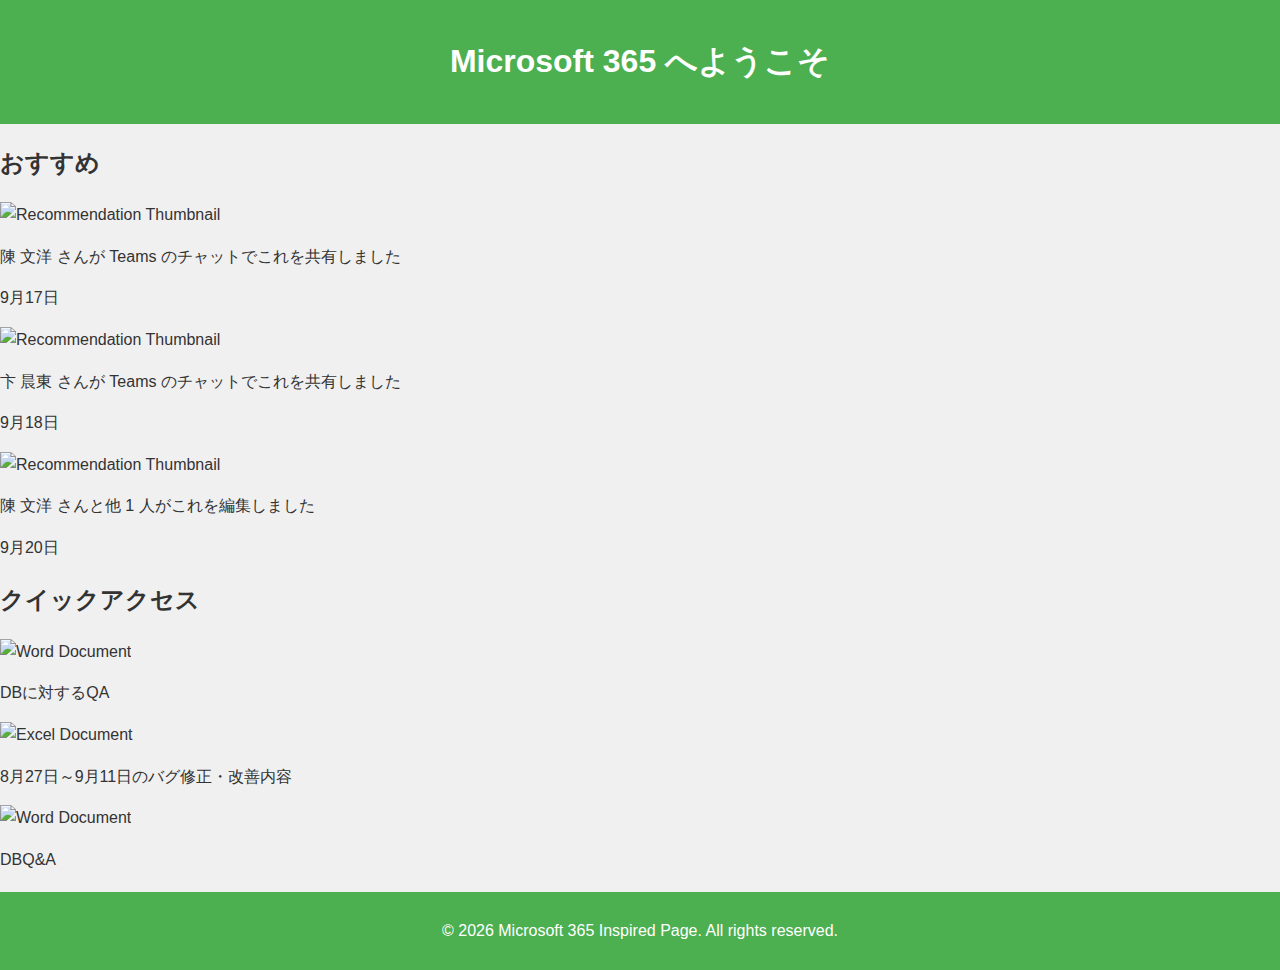
==== page1.html @ da2eb014 "Create page1.html" ====
<!DOCTYPE html>
<html lang="jp">
<head>
    <meta charset="UTF-8">
    <meta name="viewport" content="width=device-width, initial-scale=1.0">
    <title>Microsoft 365 Inspired Page</title>
    <link rel="stylesheet" href="styles.css">
</head>
<body>
    <header>
        <h1>Microsoft 365 へようこそ</h1>
    </header>

    <div class="main-container">
        <section class="recommended">
            <h2>おすすめ</h2>
            <div class="recommendations">
                <div class="recommendation">
                    <img src="example_thumbnail.png" alt="Recommendation Thumbnail">
                    <p>陳 文洋 さんが Teams のチャットでこれを共有しました</p>
                    <p>9月17日</p>
                </div>
                <div class="recommendation">
                    <img src="example_thumbnail.png" alt="Recommendation Thumbnail">
                    <p>卞 晨東 さんが Teams のチャットでこれを共有しました</p>
                    <p>9月18日</p>
                </div>
                <div class="recommendation">
                    <img src="example_thumbnail.png" alt="Recommendation Thumbnail">
                    <p>陳 文洋 さんと他 1 人がこれを編集しました</p>
                    <p>9月20日</p>
                </div>
            </div>
        </section>

        <section class="quick-access">
            <h2>クイックアクセス</h2>
            <div class="quick-links">
                <div class="quick-link">
                    <img src="word_icon.png" alt="Word Document">
                    <p>DBに対するQA</p>
                </div>
                <div class="quick-link">
                    <img src="excel_icon.png" alt="Excel Document">
                    <p>8月27日～9月11日のバグ修正・改善内容</p>
                </div>
                <div class="quick-link">
                    <img src="word_icon.png" alt="Word Document">
                    <p>DBQ&A</p>
                </div>
            </div>
        </section>
    </div>

    <footer>
        <p>&copy; <script>document.write(new Date().getFullYear());</script> Microsoft 365 Inspired Page. All rights reserved.</p>
    </footer>
</body>
</html>
---- styles.css ----
body {
    font-family: Arial, sans-serif;
    background-color: #f0f0f0;
    color: #333;
    line-height: 1.6;
    margin: 0;
    padding: 0;
}

header {
    background-color: #4CAF50;
    color: white;
    padding: 15px;
    text-align: center;
}

nav {
    text-align: center;
    margin-top: 10px;
}

nav a {
    margin: 0 15px;
    text-decoration: none;
    color: #4CAF50;
}

nav a:hover {
    color: #2e7031;
}

.container {
    padding: 20px;
    max-width: 800px;
    margin: auto;
    background: white;
    border-radius: 10px;
    box-shadow: 0 0 10px rgba(0, 0, 0, 0.1);
}

footer {
    text-align: center;
    padding: 10px;
    margin-top: 20px;
    background-color: #4CAF50;
    color: white;
}
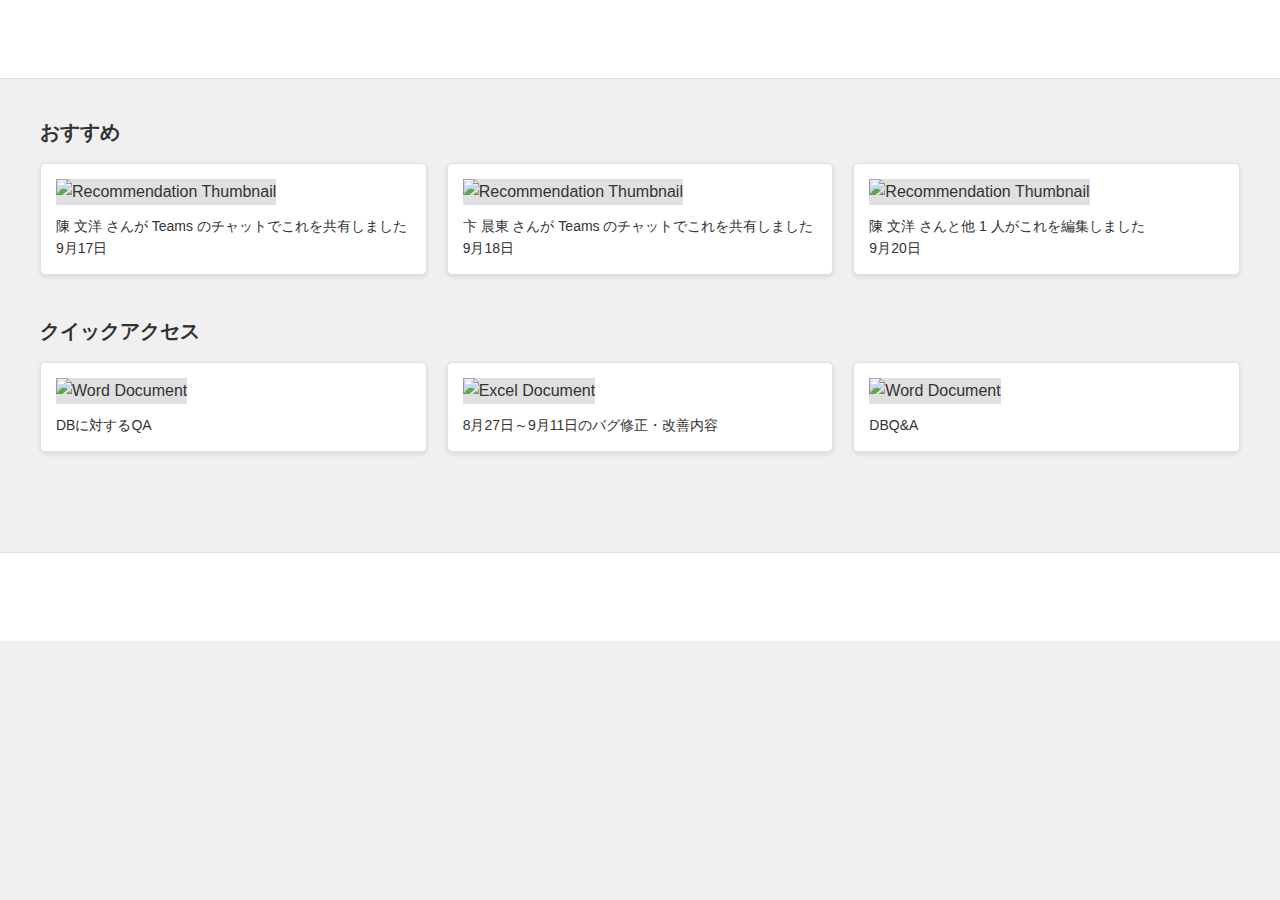
==== commit a65c5c54: "Update page1.html" ====
--- a/page1.html
+++ b/page1.html
@@ -5,6 +5,67 @@
     <meta name="viewport" content="width=device-width, initial-scale=1.0">
     <title>Microsoft 365 Inspired Page</title>
     <link rel="stylesheet" href="styles.css">
+    <style>
+        body {
+            font-family: Arial, sans-serif;
+            background-color: #f0f0f0;
+            color: #333;
+            margin: 0;
+            padding: 0;
+        }
+        header {
+            background-color: #ffffff;
+            padding: 20px;
+            border-bottom: 1px solid #e0e0e0;
+            text-align: left;
+        }
+        header h1 {
+            font-size: 24px;
+            margin: 0;
+        }
+        .main-container {
+            padding: 20px;
+            max-width: 1200px;
+            margin: 0 auto;
+        }
+        .recommended, .quick-access {
+            margin-bottom: 40px;
+        }
+        h2 {
+            font-size: 20px;
+            margin-bottom: 15px;
+        }
+        .recommendations, .quick-links {
+            display: flex;
+            gap: 20px;
+        }
+        .recommendation, .quick-link {
+            background: #fff;
+            border: 1px solid #e0e0e0;
+            padding: 15px;
+            width: calc(33.333% - 13.333px);
+            box-shadow: 0 2px 5px rgba(0, 0, 0, 0.1);
+            border-radius: 5px;
+        }
+        .recommendation img, .quick-link img {
+            width: 100%;
+            height: 120px;
+            object-fit: cover;
+            margin-bottom: 10px;
+            background-color: #e0e0e0;
+        }
+        .recommendation p, .quick-link p {
+            margin: 0;
+            font-size: 14px;
+        }
+        footer {
+            background-color: #ffffff;
+            border-top: 1px solid #e0e0e0;
+            text-align: center;
+            padding: 15px;
+            margin-top: 40px;
+        }
+    </style>
 </head>
 <body>
     <header>
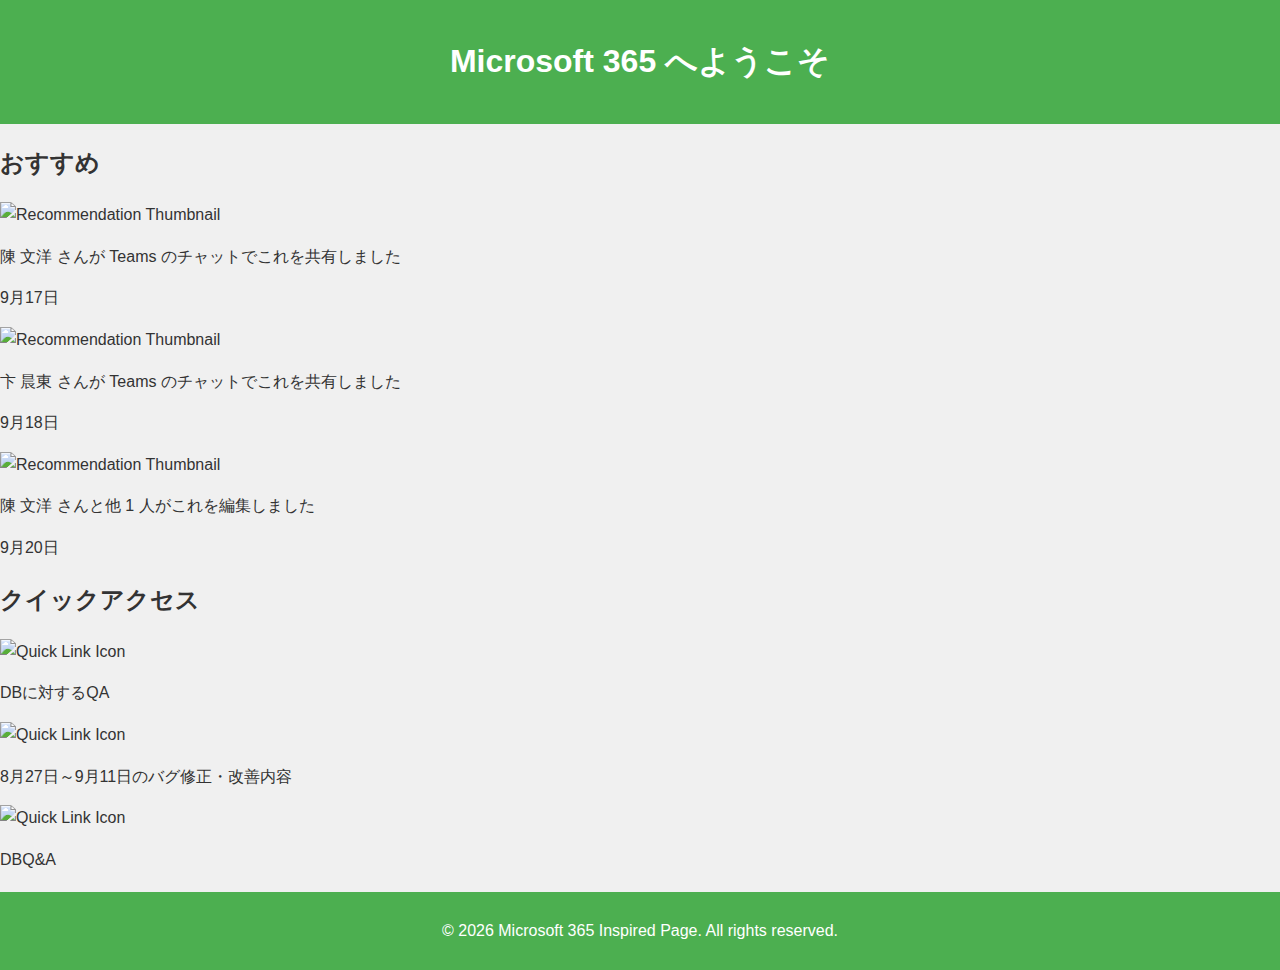
==== commit adfe3d4d: "Update page1.html" ====
--- a/page1.html
+++ b/page1.html
@@ -5,77 +5,16 @@
     <meta name="viewport" content="width=device-width, initial-scale=1.0">
     <title>Microsoft 365 Inspired Page</title>
     <link rel="stylesheet" href="styles.css">
-    <style>
-        body {
-            font-family: Arial, sans-serif;
-            background-color: #f0f0f0;
-            color: #333;
-            margin: 0;
-            padding: 0;
-        }
-        header {
-            background-color: #ffffff;
-            padding: 20px;
-            border-bottom: 1px solid #e0e0e0;
-            text-align: left;
-        }
-        header h1 {
-            font-size: 24px;
-            margin: 0;
-        }
-        .main-container {
-            padding: 20px;
-            max-width: 1200px;
-            margin: 0 auto;
-        }
-        .recommended, .quick-access {
-            margin-bottom: 40px;
-        }
-        h2 {
-            font-size: 20px;
-            margin-bottom: 15px;
-        }
-        .recommendations, .quick-links {
-            display: flex;
-            gap: 20px;
-        }
-        .recommendation, .quick-link {
-            background: #fff;
-            border: 1px solid #e0e0e0;
-            padding: 15px;
-            width: calc(33.333% - 13.333px);
-            box-shadow: 0 2px 5px rgba(0, 0, 0, 0.1);
-            border-radius: 5px;
-        }
-        .recommendation img, .quick-link img {
-            width: 100%;
-            height: 120px;
-            object-fit: cover;
-            margin-bottom: 10px;
-            background-color: #e0e0e0;
-        }
-        .recommendation p, .quick-link p {
-            margin: 0;
-            font-size: 14px;
-        }
-        footer {
-            background-color: #ffffff;
-            border-top: 1px solid #e0e0e0;
-            text-align: center;
-            padding: 15px;
-            margin-top: 40px;
-        }
-    </style>
 </head>
 <body>
-    <header>
+    <header class="header">
         <h1>Microsoft 365 へようこそ</h1>
     </header>
 
     <div class="main-container">
-        <section class="recommended">
+        <section class="recommendations">
             <h2>おすすめ</h2>
-            <div class="recommendations">
+            <div class="section-content">
                 <div class="recommendation">
                     <img src="example_thumbnail.png" alt="Recommendation Thumbnail">
                     <p>陳 文洋 さんが Teams のチャットでこれを共有しました</p>
@@ -96,17 +35,17 @@
 
         <section class="quick-access">
             <h2>クイックアクセス</h2>
-            <div class="quick-links">
+            <div class="section-content">
                 <div class="quick-link">
-                    <img src="word_icon.png" alt="Word Document">
+                    <img src="word_icon.png" alt="Quick Link Icon">
                     <p>DBに対するQA</p>
                 </div>
                 <div class="quick-link">
-                    <img src="excel_icon.png" alt="Excel Document">
+                    <img src="excel_icon.png" alt="Quick Link Icon">
                     <p>8月27日～9月11日のバグ修正・改善内容</p>
                 </div>
                 <div class="quick-link">
-                    <img src="word_icon.png" alt="Word Document">
+                    <img src="word_icon.png" alt="Quick Link Icon">
                     <p>DBQ&A</p>
                 </div>
             </div>
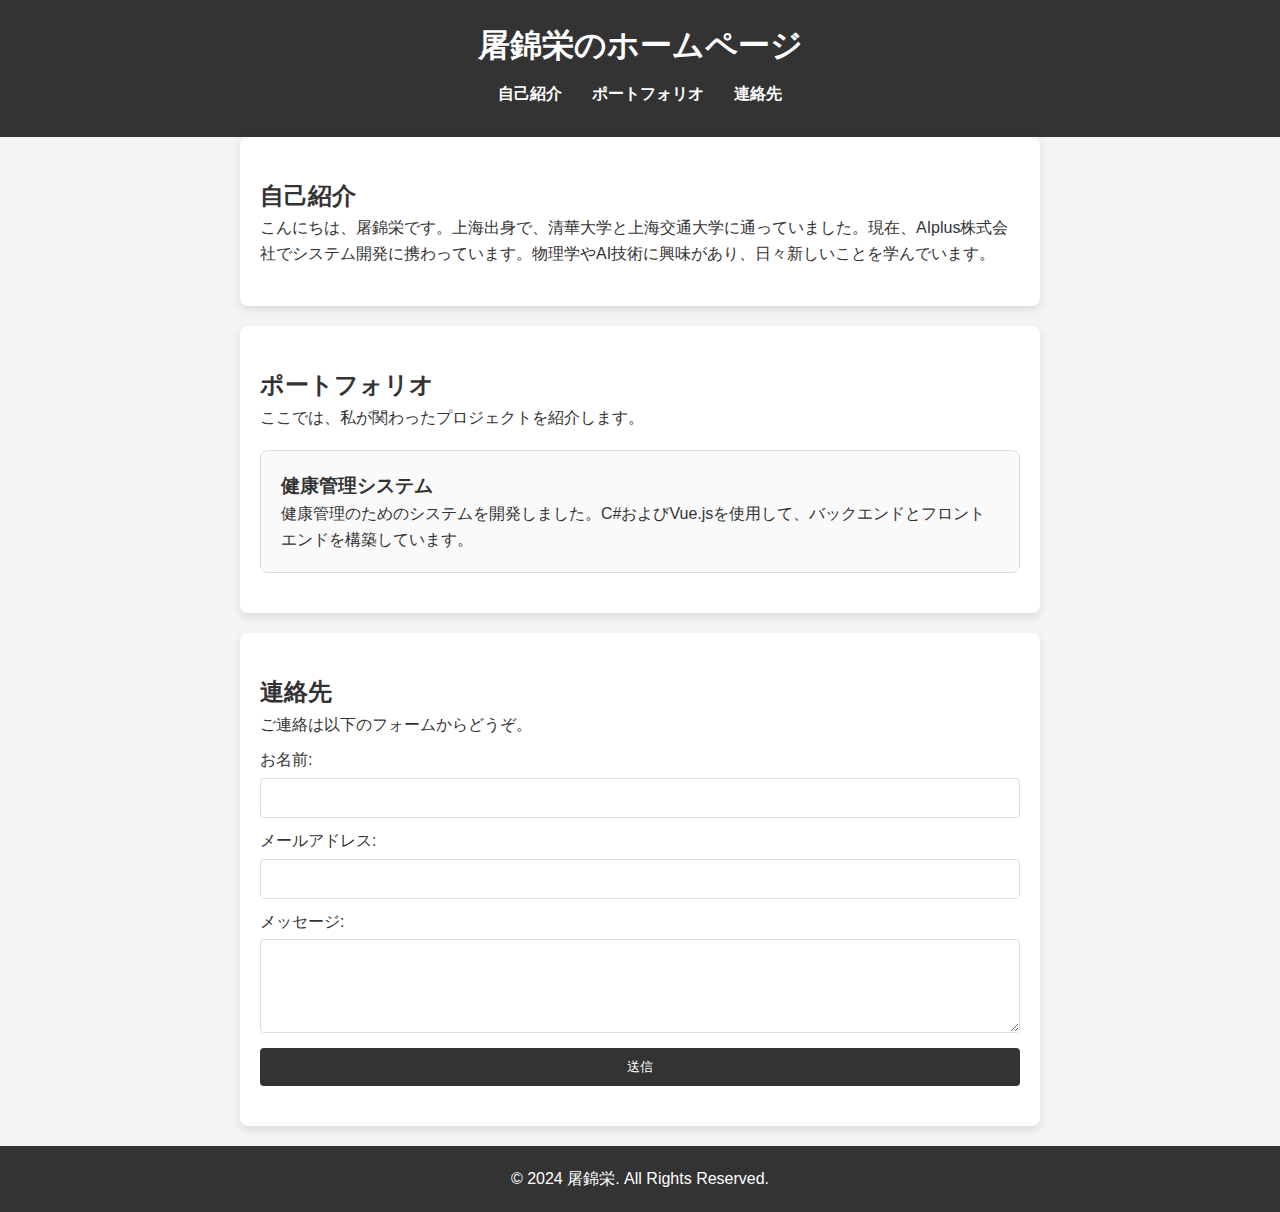
==== commit 5f47c872: "Update page1.html" ====
--- a/page1.html
+++ b/page1.html
@@ -1,59 +1,175 @@
 <!DOCTYPE html>
-<html lang="jp">
+<html lang="ja">
 <head>
     <meta charset="UTF-8">
     <meta name="viewport" content="width=device-width, initial-scale=1.0">
-    <title>Microsoft 365 Inspired Page</title>
-    <link rel="stylesheet" href="styles.css">
+    <title>屠錦栄のホームページ</title>
+    <style>
+        /* ベーススタイルのリセット */
+        * {
+            margin: 0;
+            padding: 0;
+            box-sizing: border-box;
+            font-family: Arial, sans-serif;
+        }
+
+        /* 全体の背景色とテキストのスタイル */
+        body {
+            background-color: #f4f4f4;
+            color: #333;
+            line-height: 1.6;
+            font-size: 16px;
+        }
+
+        /* ヘッダーのスタイル */
+        header {
+            background-color: #333;
+            color: #fff;
+            padding: 20px 0;
+            text-align: center;
+        }
+
+        /* ナビゲーションリンクのスタイル */
+        nav ul {
+            list-style: none;
+            display: flex;
+            justify-content: center;
+            padding: 10px;
+        }
+
+        nav ul li {
+            margin: 0 15px;
+        }
+
+        nav ul li a {
+            color: #fff;
+            text-decoration: none;
+            font-weight: bold;
+        }
+
+        nav ul li a:hover {
+            text-decoration: underline;
+        }
+
+        /* セクションのスタイル */
+        section {
+            padding: 40px 20px;
+            max-width: 800px;
+            margin: 0 auto;
+            background-color: #fff;
+            margin-bottom: 20px;
+            border-radius: 8px;
+            box-shadow: 0 4px 8px rgba(0, 0, 0, 0.1);
+        }
+
+        /* ポートフォリオアイテムのスタイル */
+        .portfolio-item {
+            margin-top: 20px;
+            padding: 20px;
+            border: 1px solid #ddd;
+            border-radius: 8px;
+            background-color: #fafafa;
+        }
+
+        /* フォームのスタイル */
+        form {
+            display: flex;
+            flex-direction: column;
+        }
+
+        form label {
+            margin: 10px 0 5px;
+        }
+
+        form input, form textarea {
+            padding: 10px;
+            font-size: 1em;
+            border: 1px solid #ddd;
+            border-radius: 4px;
+        }
+
+        form button {
+            margin-top: 15px;
+            padding: 10px;
+            background-color: #333;
+            color: #fff;
+            border: none;
+            border-radius: 4px;
+            cursor: pointer;
+        }
+
+        form button:hover {
+            background-color: #555;
+        }
+
+        /* フッターのスタイル */
+        footer {
+            text-align: center;
+            padding: 20px;
+            background-color: #333;
+            color: #fff;
+            margin-top: 20px;
+        }
+    </style>
 </head>
 <body>
-    <header class="header">
-        <h1>Microsoft 365 へようこそ</h1>
+    <header>
+        <h1>屠錦栄のホームページ</h1>
+        <nav>
+            <ul>
+                <!-- ナビゲーションリンク -->
+                <li><a href="#about">自己紹介</a></li>
+                <li><a href="#portfolio">ポートフォリオ</a></li>
+                <li><a href="#contact">連絡先</a></li>
+            </ul>
+        </nav>
     </header>
 
-    <div class="main-container">
-        <section class="recommendations">
-            <h2>おすすめ</h2>
-            <div class="section-content">
-                <div class="recommendation">
-                    <img src="example_thumbnail.png" alt="Recommendation Thumbnail">
-                    <p>陳 文洋 さんが Teams のチャットでこれを共有しました</p>
-                    <p>9月17日</p>
-                </div>
-                <div class="recommendation">
-                    <img src="example_thumbnail.png" alt="Recommendation Thumbnail">
-                    <p>卞 晨東 さんが Teams のチャットでこれを共有しました</p>
-                    <p>9月18日</p>
-                </div>
-                <div class="recommendation">
-                    <img src="example_thumbnail.png" alt="Recommendation Thumbnail">
-                    <p>陳 文洋 さんと他 1 人がこれを編集しました</p>
-                    <p>9月20日</p>
-                </div>
-            </div>
-        </section>
+    <section id="about">
+        <h2>自己紹介</h2>
+        <!-- 自己紹介のテキスト -->
+        <p>こんにちは、屠錦栄です。上海出身で、清華大学と上海交通大学に通っていました。現在、AIplus株式会社でシステム開発に携わっています。物理学やAI技術に興味があり、日々新しいことを学んでいます。</p>
+    </section>
 
-        <section class="quick-access">
-            <h2>クイックアクセス</h2>
-            <div class="section-content">
-                <div class="quick-link">
-                    <img src="word_icon.png" alt="Quick Link Icon">
-                    <p>DBに対するQA</p>
-                </div>
-                <div class="quick-link">
-                    <img src="excel_icon.png" alt="Quick Link Icon">
-                    <p>8月27日～9月11日のバグ修正・改善内容</p>
-                </div>
-                <div class="quick-link">
-                    <img src="word_icon.png" alt="Quick Link Icon">
-                    <p>DBQ&A</p>
-                </div>
-            </div>
-        </section>
-    </div>
+    <section id="portfolio">
+        <h2>ポートフォリオ</h2>
+        <!-- ポートフォリオの説明 -->
+        <p>ここでは、私が関わったプロジェクトを紹介します。</p>
+        <div class="portfolio-item">
+            <h3>健康管理システム</h3>
+            <!-- プロジェクトの説明 -->
+            <p>健康管理のためのシステムを開発しました。C#およびVue.jsを使用して、バックエンドとフロントエンドを構築しています。</p>
+        </div>
+        <!-- 他のプロジェクトもここに追加できます -->
+    </section>
+
+    <section id="contact">
+        <h2>連絡先</h2>
+        <p>ご連絡は以下のフォームからどうぞ。</p>
+        <form>
+            <!-- 名前入力フィールド -->
+            <label for="name">お名前:</label>
+            <input type="text" id="name" name="name" required>
+            
+            <!-- メールアドレス入力フィールド -->
+            <label for="email">メールアドレス:</label>
+            <input type="email" id="email" name="email" required>
+            
+            <!-- メッセージ入力フィールド -->
+            <label for="message">メッセージ:</label>
+            <textarea id="message" name="message" rows="4" required></textarea>
+            
+            <!-- 送信ボタン -->
+            <button type="submit">送信</button>
+        </form>
+    </section>
 
     <footer>
-        <p>&copy; <script>document.write(new Date().getFullYear());</script> Microsoft 365 Inspired Page. All rights reserved.</p>
+        <!-- フッター部分 -->
+        <p>&copy; 2024 屠錦栄. All Rights Reserved.</p>
     </footer>
+    
+    <!-- 外部JavaScriptファイルのリンク -->
+    <script src="script.js"></script>
 </body>
 </html>
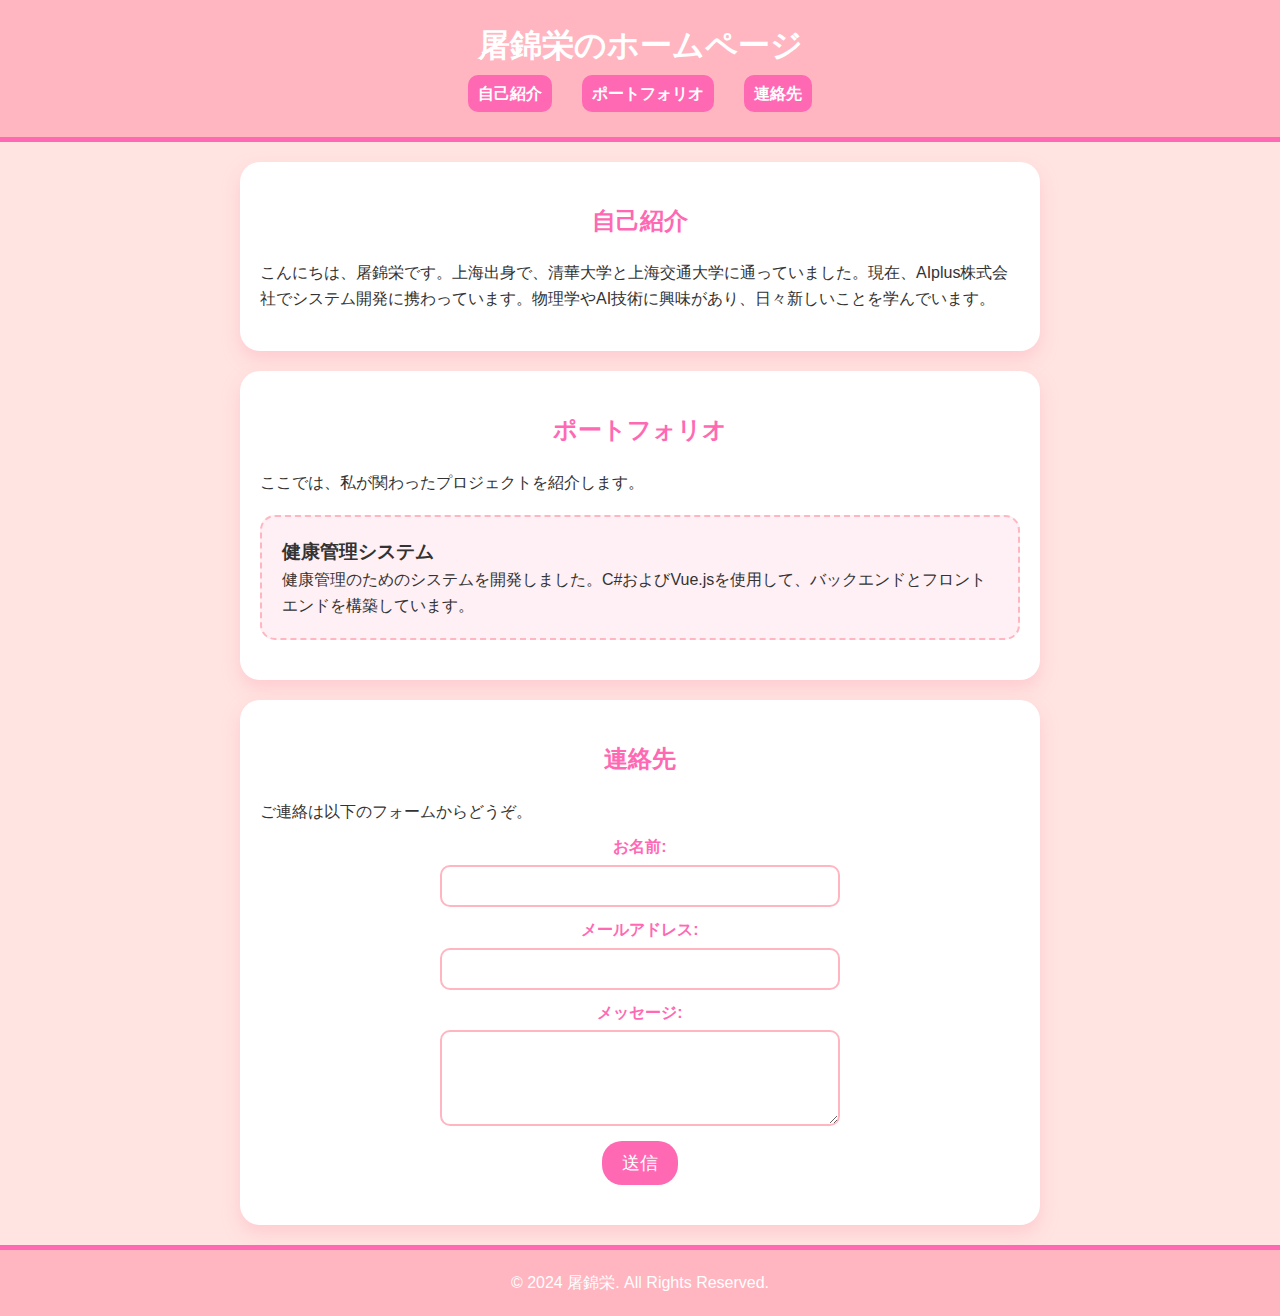
==== commit f8e86e03: "Update page1.html" ====
--- a/page1.html
+++ b/page1.html
@@ -10,12 +10,12 @@
             margin: 0;
             padding: 0;
             box-sizing: border-box;
-            font-family: Arial, sans-serif;
+            font-family: 'Comic Sans MS', cursive, sans-serif;
         }
 
         /* 全体の背景色とテキストのスタイル */
         body {
-            background-color: #f4f4f4;
+            background-color: #ffe4e1;
             color: #333;
             line-height: 1.6;
             font-size: 16px;
@@ -23,10 +23,11 @@
 
         /* ヘッダーのスタイル */
         header {
-            background-color: #333;
+            background-color: #ffb6c1;
             color: #fff;
             padding: 20px 0;
             text-align: center;
+            border-bottom: 5px solid #ff69b4;
         }
 
         /* ナビゲーションリンクのスタイル */
@@ -45,70 +46,87 @@
             color: #fff;
             text-decoration: none;
             font-weight: bold;
+            background-color: #ff69b4;
+            padding: 10px;
+            border-radius: 10px;
         }
 
         nav ul li a:hover {
-            text-decoration: underline;
+            background-color: #ff1493;
         }
 
         /* セクションのスタイル */
         section {
             padding: 40px 20px;
             max-width: 800px;
-            margin: 0 auto;
+            margin: 20px auto;
             background-color: #fff;
             margin-bottom: 20px;
-            border-radius: 8px;
-            box-shadow: 0 4px 8px rgba(0, 0, 0, 0.1);
+            border-radius: 20px;
+            box-shadow: 0 8px 16px rgba(255, 182, 193, 0.5);
+        }
+
+        /* セクションタイトルのスタイル */
+        section h2 {
+            color: #ff69b4;
+            text-align: center;
+            margin-bottom: 20px;
         }
 
         /* ポートフォリオアイテムのスタイル */
         .portfolio-item {
             margin-top: 20px;
             padding: 20px;
-            border: 1px solid #ddd;
-            border-radius: 8px;
-            background-color: #fafafa;
+            border: 2px dashed #ffb6c1;
+            border-radius: 15px;
+            background-color: #fff0f5;
         }
 
         /* フォームのスタイル */
         form {
             display: flex;
             flex-direction: column;
+            align-items: center;
         }
 
         form label {
             margin: 10px 0 5px;
+            font-weight: bold;
+            color: #ff69b4;
         }
 
         form input, form textarea {
             padding: 10px;
             font-size: 1em;
-            border: 1px solid #ddd;
-            border-radius: 4px;
+            border: 2px solid #ffb6c1;
+            border-radius: 10px;
+            width: 80%;
+            max-width: 400px;
         }
 
         form button {
             margin-top: 15px;
-            padding: 10px;
-            background-color: #333;
+            padding: 10px 20px;
+            background-color: #ff69b4;
             color: #fff;
             border: none;
-            border-radius: 4px;
+            border-radius: 20px;
             cursor: pointer;
+            font-size: 1.1em;
         }
 
         form button:hover {
-            background-color: #555;
+            background-color: #ff1493;
         }
 
         /* フッターのスタイル */
         footer {
             text-align: center;
             padding: 20px;
-            background-color: #333;
+            background-color: #ffb6c1;
             color: #fff;
             margin-top: 20px;
+            border-top: 5px solid #ff69b4;
         }
     </style>
 </head>
@@ -117,8 +135,7 @@
         <h1>屠錦栄のホームページ</h1>
         <nav>
             <ul>
-                <!-- ナビゲーションリンク -->
-                <li><a href="#about">自己紹介</a></li>
+                                <li><a href="#about">自己紹介</a></li>
                 <li><a href="#portfolio">ポートフォリオ</a></li>
                 <li><a href="#contact">連絡先</a></li>
             </ul>
@@ -127,49 +144,39 @@
 
     <section id="about">
         <h2>自己紹介</h2>
-        <!-- 自己紹介のテキスト -->
-        <p>こんにちは、屠錦栄です。上海出身で、清華大学と上海交通大学に通っていました。現在、AIplus株式会社でシステム開発に携わっています。物理学やAI技術に興味があり、日々新しいことを学んでいます。</p>
+                <p>こんにちは、屠錦栄です。上海出身で、清華大学と上海交通大学に通っていました。現在、AIplus株式会社でシステム開発に携わっています。物理学やAI技術に興味があり、日々新しいことを学んでいます。</p>
     </section>
 
     <section id="portfolio">
         <h2>ポートフォリオ</h2>
-        <!-- ポートフォリオの説明 -->
-        <p>ここでは、私が関わったプロジェクトを紹介します。</p>
+                <p>ここでは、私が関わったプロジェクトを紹介します。</p>
         <div class="portfolio-item">
             <h3>健康管理システム</h3>
-            <!-- プロジェクトの説明 -->
-            <p>健康管理のためのシステムを開発しました。C#およびVue.jsを使用して、バックエンドとフロントエンドを構築しています。</p>
+                        <p>健康管理のためのシステムを開発しました。C#およびVue.jsを使用して、バックエンドとフロントエンドを構築しています。</p>
         </div>
-        <!-- 他のプロジェクトもここに追加できます -->
-    </section>
+            </section>
 
     <section id="contact">
         <h2>連絡先</h2>
         <p>ご連絡は以下のフォームからどうぞ。</p>
         <form>
-            <!-- 名前入力フィールド -->
-            <label for="name">お名前:</label>
+                        <label for="name">お名前:</label>
             <input type="text" id="name" name="name" required>
             
-            <!-- メールアドレス入力フィールド -->
-            <label for="email">メールアドレス:</label>
+                        <label for="email">メールアドレス:</label>
             <input type="email" id="email" name="email" required>
             
-            <!-- メッセージ入力フィールド -->
-            <label for="message">メッセージ:</label>
+                        <label for="message">メッセージ:</label>
             <textarea id="message" name="message" rows="4" required></textarea>
             
-            <!-- 送信ボタン -->
-            <button type="submit">送信</button>
+                        <button type="submit">送信</button>
         </form>
     </section>
 
     <footer>
-        <!-- フッター部分 -->
-        <p>&copy; 2024 屠錦栄. All Rights Reserved.</p>
+                <p>&copy; 2024 屠錦栄. All Rights Reserved.</p>
     </footer>
     
-    <!-- 外部JavaScriptファイルのリンク -->
-    <script src="script.js"></script>
+        <script src="script.js"></script>
 </body>
 </html>
